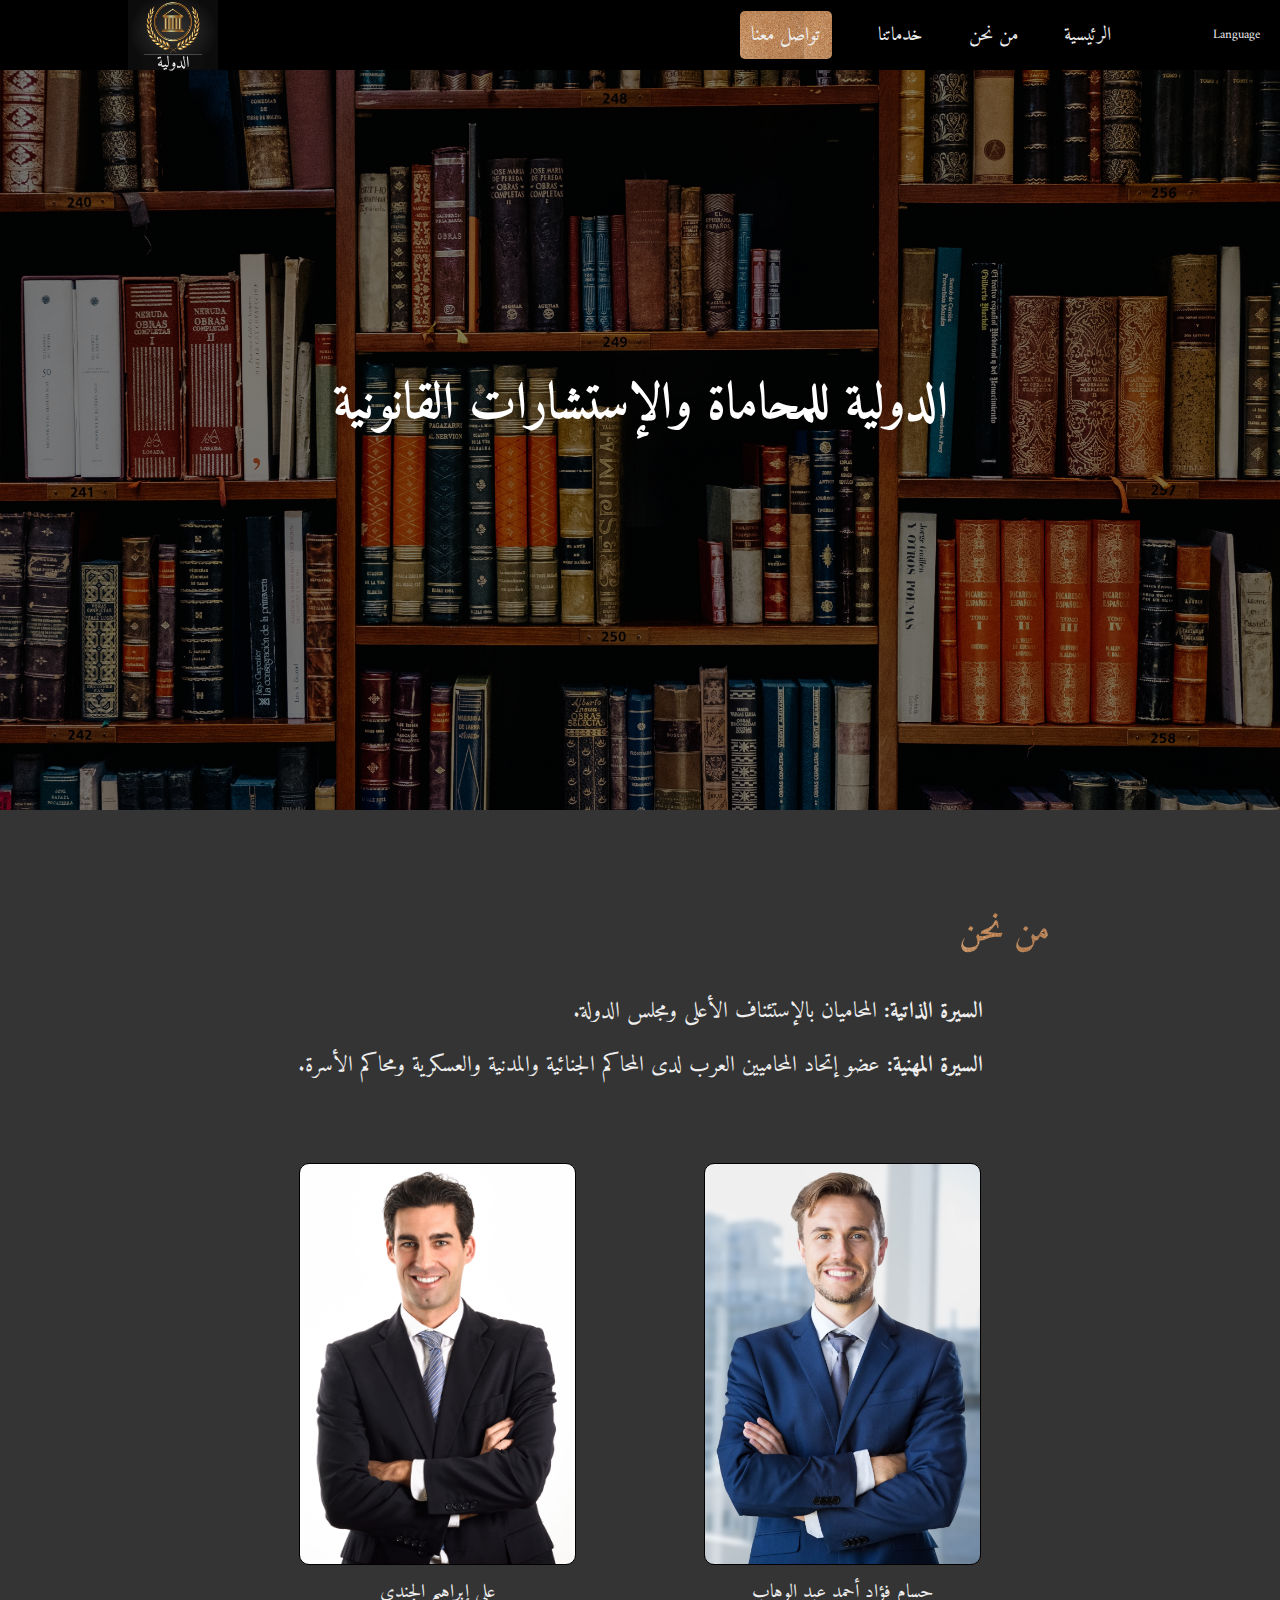
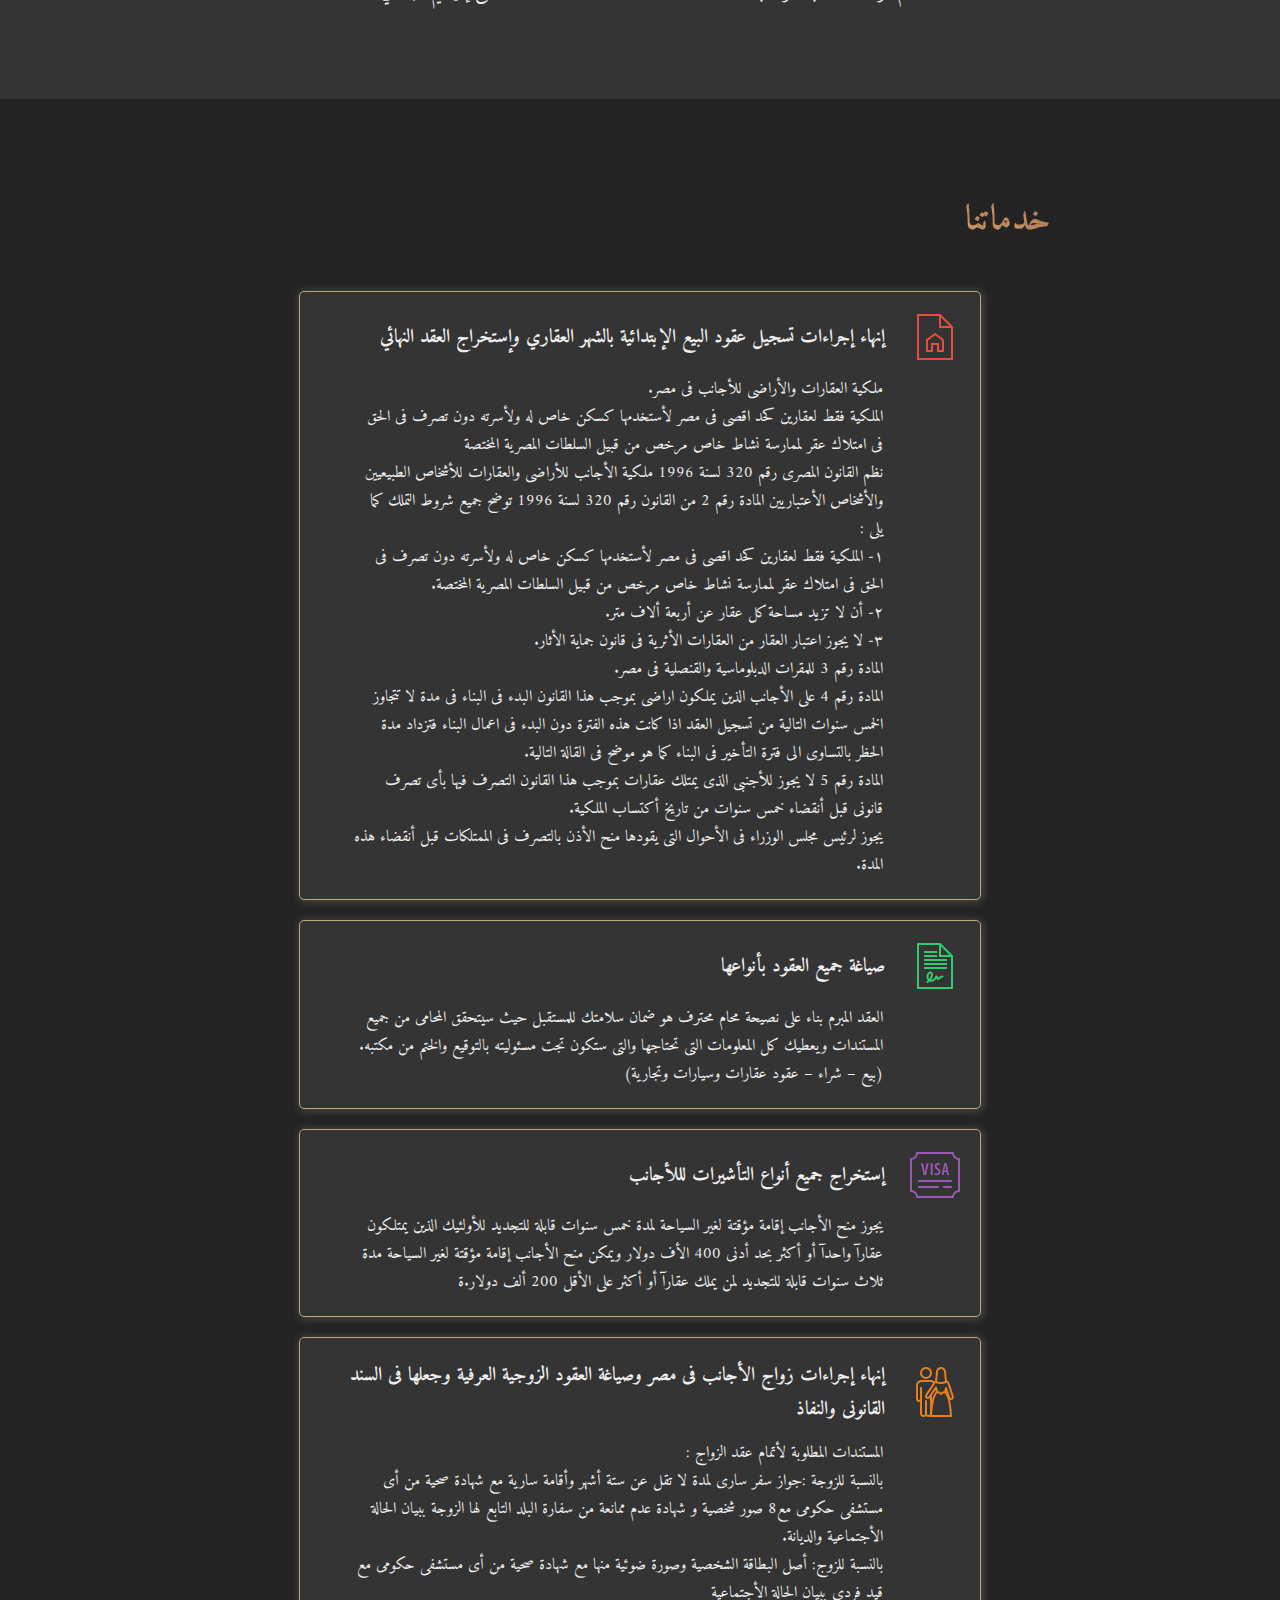
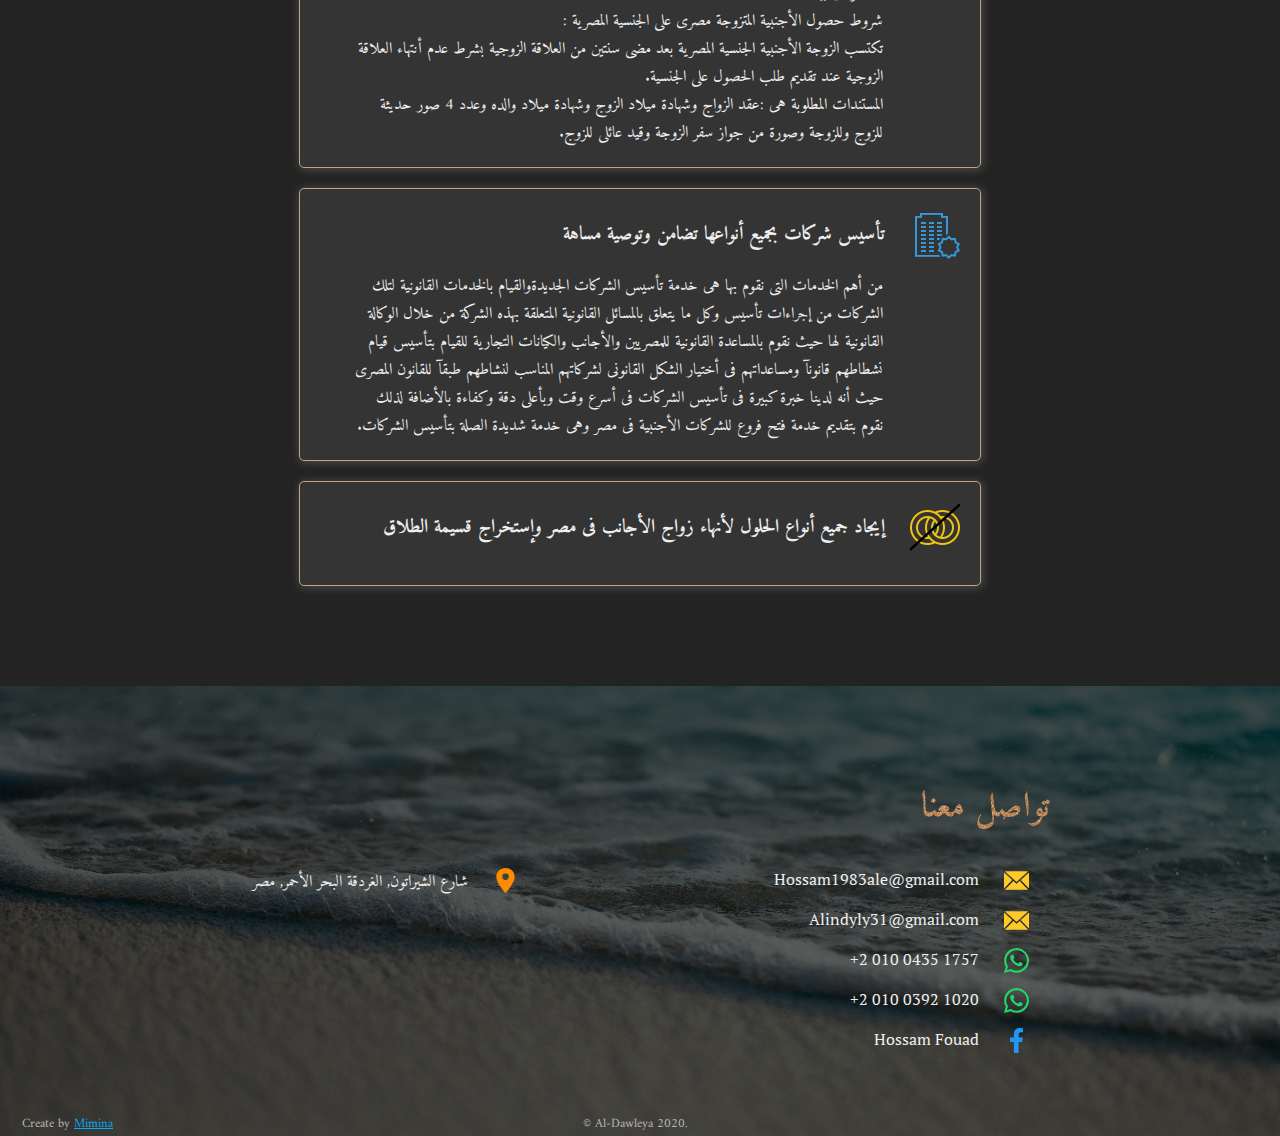
==== index.html @ 8ddbc187 "initial commit" ====
<!DOCTYPE html>
<html lang="en" dir="ltr">

<head>
  <meta charset="utf-8">
  <link rel="stylesheet" href="style.css">

  <meta name="viewport" content="width=device-width, initial-scale=1">

  <title></title>
</head>

<body>
  <div class="navbar_div">
    <div class="language">Language</div>

    <div class="nav_links_div">
      <a href="#">الرئيسية</a>
      <a href="#about-us_section">من نحن</a>
      <a href="#our-services_section">خدماتنا</a>
      <div class="contact_us_btn_div">
        <a href="#contact-us_section">تواصل معنا</a>
      </div>
    </div>
    <div class="logo">
      <img src="images\Logo.jpg" alt="">
      <p class="logo_text">الدولية</p>
    </div>
  </div>

  <div class="header_div">
    <div class="header_text">
      <h1>الدولية للمحاماة والإستشارات القانونية</h1>
    </div>
  </div>

  <section id="about-us_section" class="light_section">
    <div class="section_title_div">
      <div class="section_title_horizontal_line"></div>
      <div class="section_title_vertical_line"></div>
      <h1 class="section_title">من نحن</h1>
    </div>

    <div class="about-us_text_div">
      <p><span>السيرة الذاتية:</span> المحاميان بالإستئناف الأعلى ومجلس الدولة.</p>
      <p><span>السيرة المهنية:</span> عضو إتحاد المحاميين العرب لدى المحاكم الجنائية والمدنية والعسكرية ومحاكم الأسرة.</p>
    </div>

    <div class="lawyers_div">
      <div class="person_div">
        <div class="person_img"></div>
        <p>حسام فؤاد أحمد عبد الوهاب</p>
      </div>
      <div class="person_div">
        <div class="person_img"></div>
        <p>على إبراهيم الجندي</p>
      </div>
    </div>
  </section>

  <section id="our-services_section" class="dark_section">
    <div class="section_title_div">
      <div class="section_title_horizontal_line"></div>
      <div class="section_title_vertical_line"></div>
      <h1 class="section_title">خدماتنا</h1>
    </div>

    <div class="services_cards"></div>

  </section>

  <section id="contact-us_section">

    <div class="section_title_div">
      <div class="section_title_horizontal_line"></div>
      <div class="section_title_vertical_line"></div>
      <h1 class="section_title">تواصل معنا</h1>
    </div>

    <div class="contact-us_details_parent">
      <div class="contact-us_details_column">
        <div class="contact_detail">
          <img class="contact_icon" src="images\SVG\Icon zocial-email.svg" alt="">
          <p class="contact_text">Hossam1983ale@gmail.com</p>
        </div>
        <div class="contact_detail">
          <img class="contact_icon" src="images\SVG\Icon zocial-email.svg" alt="">
          <p class="contact_text">Alindyly31@gmail.com</p>
        </div>
        <div class="contact_detail">
          <img class="contact_icon" src="images\SVG\Icon awesome-whatsapp.svg" alt="">
          <p class="contact_text">+2 010 0435 1757</p>
        </div>
        <div class="contact_detail">
          <img class="contact_icon" src="images\SVG\Icon awesome-whatsapp.svg" alt="">
          <p class="contact_text">+2 010 0392 1020</p>
        </div>
        <div class="contact_detail">
          <img class="contact_icon" src="images\SVG\Icon awesome-facebook-f.svg" alt="">
          <p class="contact_text">Hossam Fouad</p>
        </div>
      </div>

      <div class="contact-us_details_column">
        <div class="contact_detail">
          <img class="contact_icon" src="images\SVG\Icon material-location-on.svg" alt="">
          <p>شارع الشيراتون, الغردقة البحر الأحمر, مصر </p>
        </div>
      </div>
    </div>

    <div class="copyright_div">
      <p class="created-by_p">Create by <a href="https://miminah.github.io/MiminaWebsite/tech.html">Mimina</a></p>
      <p class="copyright_p">© Al-Dawleya 2020.</p>
    </div>
  </section>

</body>

<footer>

  <script src="https://cdnjs.cloudflare.com/ajax/libs/jquery/3.5.1/jquery.min.js" integrity="sha256-9/aliU8dGd2tb6OSsuzixeV4y/faTqgFtohetphbbj0=" crossorigin="anonymous"></script>
  <script src="index.js" charset="utf-8"></script>

</footer>

</html>
---- style.css ----
@import url('https://fonts.googleapis.com/css2?family=Amiri:wght@400;700&display=swap');
@import url('https://fonts.googleapis.com/css2?family=Amiri:wght@400;700&family=PT+Serif:wght@400;700&display=swap');

* {
  margin: 0;
  padding: 0;
  /* change text-align, direction & font when language is changed. */
  text-align: right;
  font-family: 'Amiri', serif;
  /* font-family: 'PT Serif', serif; */
}

html {
  scroll-behavior: smooth;
  overflow-x: hidden;
  height: 100%;
  color: #EEEEEE;
  direction: rtl;

}

/************* GENERIC CLASSES *************/
.light_section {
  display: flex;
  flex-direction: column;
  align-items: center;
  background-color: #343434;
}

.dark_section {
  display: flex;
  flex-direction: column;
  background-color: #232323;
}

.section_title_div {
  display: flex;
  align-items: center;
  align-self: flex-start;
  margin: 90px 0 30px;
}

.section_title_horizontal_line {
  display: flex;
  flex-direction: column;
  margin: auto 0;
  content: '';
  width: 15vw;
  height: 3px;
  border-radius: 5px;
  background: url("images\\textures\\gold-texture2.jpg");
  color: transparent;
  background-size: cover;
  background-clip: text;
}

.section_title_vertical_line {
  margin: 0 20px 0 15px;
  content: '';
  width: 3px;
  height: 40px;
  border-radius: 5px;
  background: url("images\\textures\\gold-texture2.jpg");
  color: transparent;
  background-size: cover;
  background-clip: text;
}

.section_title {
  font-size: 2.2rem;
  background: url("images\\textures\\gold-texture2.jpg");
  color: transparent;
  background-size: cover;
  background-clip: text;
  -webkit-background-clip: text;
}

/************* NAVBAR *************/
.navbar_div {
  display: flex;
  align-items: center;
  justify-content: space-between;
  position: fixed;
  top: 0;
  z-index: 1;
  width: 100%;
  background-color: black;
}

.language {
  margin-right: 20px;
  font-size: 0.8rem;
}

.nav_links_div {
  margin: 0 8% 0 auto;
  font-size: 1.2rem;
}

.nav_links_div a {
  text-decoration: none;
  color: #EEEEEE;
  margin-left: 40px;
}

.nav_links_div a:hover {
  color: #C1A57B;
}

.contact_us_btn_div {
  display: inline;
  text-align: center;
  justify-content: center;
  align-items: center;
  background: url("images\\textures\\gold-texture2.jpg");
  background-size: contain;
  padding: 0.45rem 0.7rem;
  border-radius: 5px;
}

.contact_us_btn_div a {
  margin: 0 auto;
}

.contact_us_btn_div a:hover {
  color: #232323;
}

.logo {
  position: relative;
  width: 90px;
  height: 70px;
  margin-left: 10%;
  text-align: center;
}

.logo img {
  width: 90px;
  height: 70px;
}

.logo_text {
  position: absolute;
  bottom: 0px;
  font-size: 1rem;
  line-height: 0.9rem;
  left: 50%;
  transform: translate(-50%, 0);
}

/************* HEADER *************/
.header_div {
  position: relative;
  background-position: center;
  background-repeat: no-repeat;
  background-size: cover;
  min-height: 90vh;
  width: 100vw;
  background-image: linear-gradient(rgba(0, 0, 0, 0.5), rgba(0, 0, 0, 0.5)), url("images\\header\\header.jpg");
}

.header_text {
  position: absolute;
  top: 50%;
  right: 50%;
  transform: translate(50%, -50%);
  font-size: 2vw;
  color: white;
}

/************* ABOUT-US SECTION *************/
.about-us_text_div p {
  font-size: 1.4rem;
  margin-bottom: 15px;
}

.about-us_text_div span {
  font-weight: bold;
}

.lawyers_div {
  display: flex;
  margin: 7vh 0 10vh;
}

.person_div {
  display: flex;
  flex-direction: column;
  justify-content: center;
  align-items: center;
  font-size: 1.2rem;
}

.person_img {
  height: 400px;
  width: 275px;
  margin: 0 5vw 10px;
  border: 1px solid black;
  border-radius: 10px;
}

.person_div:nth-child(1) .person_img{
  background-image: url("images\\persons\\person1.jpg");
  background-size: cover;
}

.person_div:nth-child(2) .person_img{
  background-image: url("images\\persons\\person2.jpg");
  background-size: cover;

}

/************* SERVICES SECTION *************/
.services_cards {
  display: flex;
  flex-direction: column;
  justify-content: center;
  align-items: center;
  margin-bottom: 10vh;
}

.service_card {
  display: flex;
  flex-direction: column;
  justify-content: flex-start;
  max-height: auto;
  width: 50vw;
  margin: 10px 7%;
  padding: 20px;
  border: solid thin #C1A57B;
  border-radius: 5px;
  box-shadow: 1px 1px 10px 1px rgba(238, 238, 238, 20%);
  background-color: #343434;
  cursor: pointer;
}

.service_name {
  display: flex;
  justify-content: flex-start;
  align-items: center;
  margin: auto 0;
}

.service_card:hover {
  background-color: #232323;
}

.service_icon {
  height: 50px;
  width: 50px;
  margin-left: 25px;
}

.service_card h3 {
  font-size: 1.2rem;
}

.service_details {
  margin: 2% 12% 0 5%;
}

/************* CONTACT-US SECTION *************/
#contact-us_section {
  display: flex;
  flex-direction: column;
  background-position: center;
  background-repeat: no-repeat;
  background-size: cover;
  min-height: 50vh;
  width: 100vw;
  background-image: linear-gradient(rgba(0, 0, 0, 0.7), rgba(0, 0, 0, 0.6)), url("images\\contact-us\\contact-us bg 6.jpg");
}

.contact-us_details_parent {
  display: flex;
  justify-content: center;
  flex-wrap: wrap;
}

.contact-us_details_column {
  margin-bottom: 5vh;
}

.contact_detail {
  display: flex;
  margin: 0 10vw;
}

.contact_icon {
  height: 25px;
  width: 25px;
  margin: 0 0 15px 25px;
}

.contact_text {
  direction: ltr;
  font-family: 'PT Serif', serif;
}

/************* FOOTER *************/
.copyright_div {
  display: flex;
  justify-content: space-between;
  direction: ltr;
  margin: 0 22px;
  font-size: 0.8rem;
  color: #B9B9B9;
}

.copyright_p {
  margin: 0 auto;
  transform: translateX(-50px);
}

.created-by_p a {
  color: #03a9f4;
}
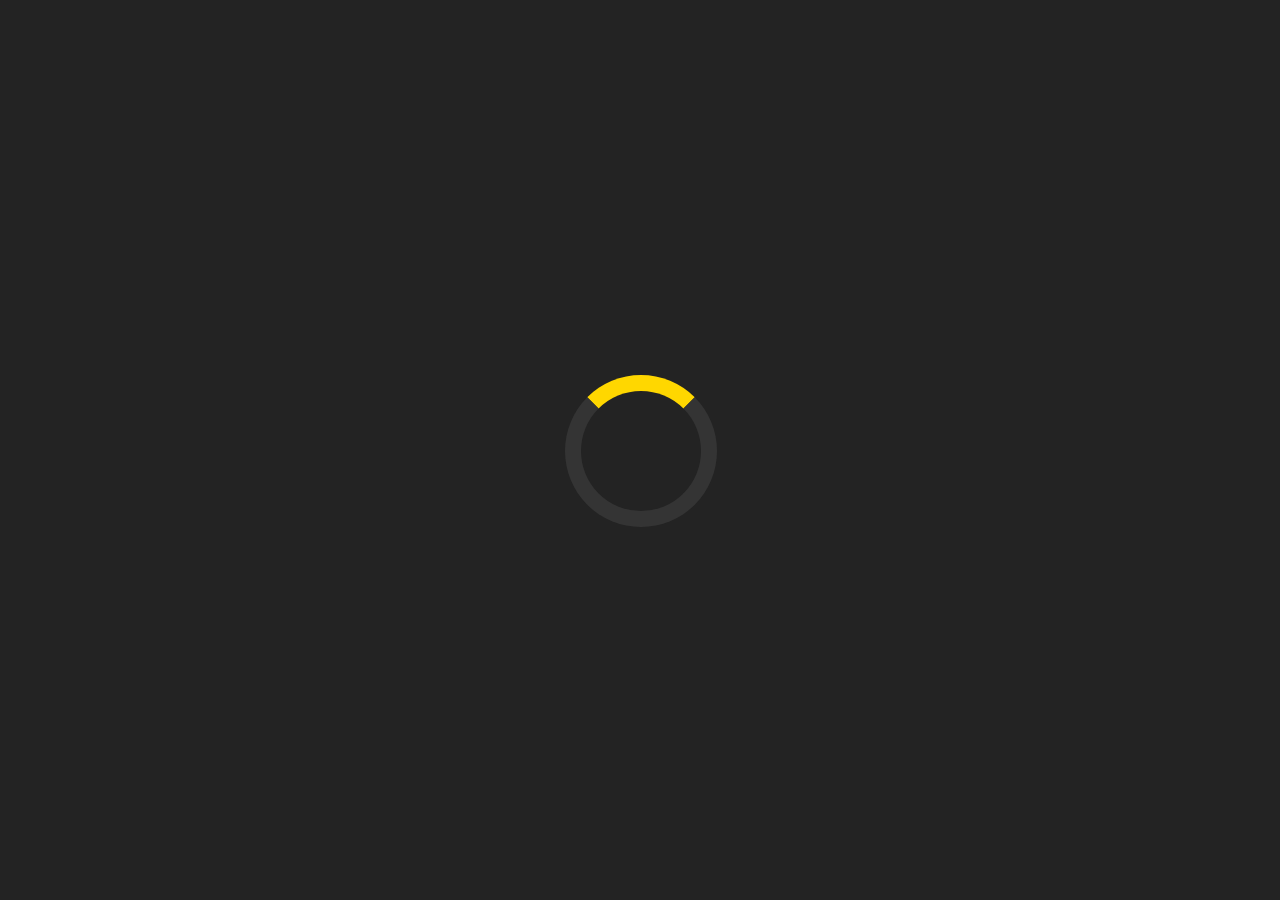
==== commit b39c2177: "translation function added, pending adding translated content." ====
--- a/index.html
+++ b/index.html
@@ -7,121 +7,156 @@
 
   <meta name="viewport" content="width=device-width, initial-scale=1">
 
-  <title></title>
+  <!-- Load an icon library to show a hamburger menu (bars) on small screens -->
+  <link rel="stylesheet" href="https://use.fontawesome.com/releases/v5.13.0/css/all.css" integrity="sha384-Bfad6CLCknfcloXFOyFnlgtENryhrpZCe29RTifKEixXQZ38WheV+i/6YWSzkz3V" crossorigin="anonymous">
+
+  <title lang="en" name="title">Lawyers Hurghada </title>
 </head>
 
-<body>
-  <div class="navbar_div">
-    <div class="language">Language</div>
+<body onload="showLoading(2000)">
 
-    <div class="nav_links_div">
-      <a href="#">الرئيسية</a>
-      <a href="#about-us_section">من نحن</a>
-      <a href="#our-services_section">خدماتنا</a>
-      <div class="contact_us_btn_div">
-        <a href="#contact-us_section">تواصل معنا</a>
-      </div>
-    </div>
-    <div class="logo">
-      <img src="images\Logo.jpg" alt="">
-      <p class="logo_text">الدولية</p>
-    </div>
-  </div>
+  <div id="loader"></div>
 
-  <div class="header_div">
-    <div class="header_text">
-      <h1>الدولية للمحاماة والإستشارات القانونية</h1>
-    </div>
-  </div>
+  <div style="display:none;" id="rootDiv">
 
-  <section id="about-us_section" class="light_section">
-    <div class="section_title_div">
-      <div class="section_title_horizontal_line"></div>
-      <div class="section_title_vertical_line"></div>
-      <h1 class="section_title">من نحن</h1>
-    </div>
+    <div class="navbar_container">
+      <a class="hamburger_icon" onclick="hamburgerToggle()">
+        <i lang="en" class="fas fa-bars fa-2x"></i>
+      </a>
 
-    <div class="about-us_text_div">
-      <p><span>السيرة الذاتية:</span> المحاميان بالإستئناف الأعلى ومجلس الدولة.</p>
-      <p><span>السيرة المهنية:</span> عضو إتحاد المحاميين العرب لدى المحاكم الجنائية والمدنية والعسكرية ومحاكم الأسرة.</p>
-    </div>
+      <div class="navlinks_container">
 
-    <div class="lawyers_div">
-      <div class="person_div">
-        <div class="person_img"></div>
-        <p>حسام فؤاد أحمد عبد الوهاب</p>
-      </div>
-      <div class="person_div">
-        <div class="person_img"></div>
-        <p>على إبراهيم الجندي</p>
-      </div>
-    </div>
-  </section>
+        <div lang="en" class="current_language" onclick="langToggle()"></div>
 
-  <section id="our-services_section" class="dark_section">
-    <div class="section_title_div">
-      <div class="section_title_horizontal_line"></div>
-      <div class="section_title_vertical_line"></div>
-      <h1 class="section_title">خدماتنا</h1>
-    </div>
+        <div lang="en" class="language_menu">
+          <a class="language" onclick="translateContent('ar')">
+            <img lang="en" class="flag" src="images\flags\Egyptian.png" alt="">
+            <p>عربي</p>
+          </a>
+          <a class="language" onclick="translateContent('en')">
+            <img lang="en" class="flag" src="images\flags\British.png" alt="">
+            <p>English</p>
+          </a>
+          <a class="language" onclick="translateContent('de')">
+            <img lang="en" class="flag" src="images\flags\German.png" alt="">
+            <p>Deutsch</p>
+          </a>
+        </div>
 
-    <div class="services_cards"></div>
-
-  </section>
-
-  <section id="contact-us_section">
-
-    <div class="section_title_div">
-      <div class="section_title_horizontal_line"></div>
-      <div class="section_title_vertical_line"></div>
-      <h1 class="section_title">تواصل معنا</h1>
-    </div>
-
-    <div class="contact-us_details_parent">
-      <div class="contact-us_details_column">
-        <div class="contact_detail">
-          <img class="contact_icon" src="images\SVG\Icon zocial-email.svg" alt="">
-          <p class="contact_text">Hossam1983ale@gmail.com</p>
-        </div>
-        <div class="contact_detail">
-          <img class="contact_icon" src="images\SVG\Icon zocial-email.svg" alt="">
-          <p class="contact_text">Alindyly31@gmail.com</p>
-        </div>
-        <div class="contact_detail">
-          <img class="contact_icon" src="images\SVG\Icon awesome-whatsapp.svg" alt="">
-          <p class="contact_text">+2 010 0435 1757</p>
-        </div>
-        <div class="contact_detail">
-          <img class="contact_icon" src="images\SVG\Icon awesome-whatsapp.svg" alt="">
-          <p class="contact_text">+2 010 0392 1020</p>
-        </div>
-        <div class="contact_detail">
-          <img class="contact_icon" src="images\SVG\Icon awesome-facebook-f.svg" alt="">
-          <p class="contact_text">Hossam Fouad</p>
+        <div class="navItems_container">
+          <a href="#" onclick="hamburgerToggle()" lang="en" name="home">الرئيسية</a>
+          <a href="#about-us" onclick="hamburgerToggle()" lang="en" name="aboutUs">من نحن</a>
+          <a href="#our-services_section" onclick="hamburgerToggle()" lang="en" name="ourService">خدماتنا</a>
+          <a class="contact-us_btn" href="#contact-us" onclick="hamburgerToggle()" lang="en" name="contactUs">تواصل معنا</a>
         </div>
       </div>
 
-      <div class="contact-us_details_column">
-        <div class="contact_detail">
-          <img class="contact_icon" src="images\SVG\Icon material-location-on.svg" alt="">
-          <p>شارع الشيراتون, الغردقة البحر الأحمر, مصر </p>
-        </div>
+      <div lang="en" class="logo_container">
+        <img src="images\Logo.jpg" alt="">
+        <p lang="en" class="logo_text" name="logo">الدولية</p>
       </div>
     </div>
 
-    <div class="copyright_div">
-      <p class="created-by_p">Create by <a href="https://miminah.github.io/MiminaWebsite/tech.html">Mimina</a></p>
-      <p class="copyright_p">© Al-Dawleya 2020.</p>
+
+    <div class="header_div">
+      <div class="header_text">
+        <h1 lang="en" name="headingTitle" class="animate-top">الدولية للمحاماة والإستشارات القانونية</h1>
+      </div>
     </div>
-  </section>
 
+
+    <section id="about-us" class="light">
+      <div class="title_container">
+        <div class="horizontal_line"></div>
+        <div lang="en" class="vertical_line"></div>
+        <h1 lang="en" class="text" name="aboutUs">من نحن</h1>
+      </div>
+
+      <div class="text_container">
+        <p><span lang="en" name="personalBio">السيرة الذاتية:</span> <span lang="en" name="personalBioText">المحاميان بالإستئناف الأعلى ومجلس الدولة.</span></p>
+        <p><span lang="en" name="profBio">السيرة المهنية:</span> <span lang="en" name="profBioText">عضو إتحاد المحاميين العرب لدى المحاكم الجنائية والمدنية والعسكرية ومحاكم الأسرة.</span></p>
+      </div>
+
+      <div class="lawyers_container">
+        <div class="lawyer_subcontainer">
+          <img src="images\person1.jpg" alt="">
+          <p lang="en" name="hossamName">حسام فؤاد أحمد عبد الوهاب</p>
+        </div>
+        <div class="lawyer_subcontainer">
+          <img src="images\person2.jpg" alt="">
+          <p lang="en" name="aliName">على إبراهيم الجندي</p>
+        </div>
+      </div>
+    </section>
+
+
+    <section id="our-services_section" class="dark">
+      <div class="title_container">
+        <div class="horizontal_line"></div>
+        <div class="vertical_line"></div>
+        <h1 class="text" lang="en" name="ourService">خدماتنا</h1>
+      </div>
+
+      <div class="services_cards"></div>
+    </section>
+
+    <section id="contact-us">
+
+      <div class="title_container">
+        <div class="horizontal_line"></div>
+        <div class="vertical_line"></div>
+        <h1 class="text" lang="en" name="contactUs">تواصل معنا</h1>
+      </div>
+
+      <div class="contact-us_container">
+        <div class="details_column">
+          <div class="contact">
+            <img lang="en" src="images\SVG\Icon zocial-email.svg" alt="">
+            <p>Hossam1983ale@gmail.com</p>
+          </div>
+          <div class="contact">
+            <img lang="en" src="images\SVG\Icon zocial-email.svg" alt="">
+            <p>Alindyly31@gmail.com</p>
+          </div>
+          <div class="contact">
+            <a href="https://api.whatsapp.com/send?phone=201004351757">
+              <img lang="en" src="images\SVG\Icon awesome-whatsapp.svg" alt=""></a>
+            <p>+2 010 0435 1757</p>
+          </div>
+          <div class="contact">
+            <a href="https://api.whatsapp.com/send?phone=201003921020">
+              <img lang="en" src="images\SVG\Icon awesome-whatsapp.svg" alt=""></a>
+            <p>+2 010 0392 1020</p>
+          </div>
+          <div class="contact">
+            <img lang="en" src="images\SVG\Icon awesome-facebook-f.svg" alt="">
+            <p>Hossam Fouad</p>
+          </div>
+        </div>
+
+        <div class="details_column">
+          <div class="contact">
+            <img lang="en" src="images\SVG\Icon material-location-on.svg" alt="">
+            <p ="translate" name="address">شارع الشيراتون, الغردقة البحر الأحمر, مصر </p>
+          </div>
+        </div>
+      </div>
+
+      <div class="copyright_container">
+        <p class="created-by">Create by <a href="https://miminah.github.io/MiminaWebsite/tech.html">Mimina</a></p>
+        <p class="copyright">© Al-Dawleya 2020.</p>
+      </div>
+    </section>
+
+  </div>
 </body>
 
+
 <footer>
+  <script src="https://cdnjs.cloudflare.com/ajax/libs/jquery/3.5.1/jquery.min.js" integrity="sha256-9/aliU8dGd2tb6OSsuzixeV4y/faTqgFtohetphbbj0=" crossorigin="anonymous"></script>
 
-  <script src="https://cdnjs.cloudflare.com/ajax/libs/jquery/3.5.1/jquery.min.js" integrity="sha256-9/aliU8dGd2tb6OSsuzixeV4y/faTqgFtohetphbbj0=" crossorigin="anonymous"></script>
-  <script src="index.js" charset="utf-8"></script>
-
+  <script src="JS/languages.js" charset="utf-8"></script>
+  <script src="JS/index.js" charset="utf-8"></script>
 </footer>
 
 </html>
--- a/style.css
+++ b/style.css
@@ -4,148 +4,299 @@
 * {
   margin: 0;
   padding: 0;
-  /* change text-align, direction & font when language is changed. */
+}
+
+html {
+  width: 100%;
+  overflow-x: hidden;
+  scroll-behavior: smooth;
+  color: white;
+  background-color: #232323;
+  text-align: left;
+  font-family: 'PT Serif', serif;
+  font-size: 0.9rem;
+}
+
+/************* GENERIC CLASSES *************/
+section {
+  display: flex;
+  flex-direction: column;
+  align-items: center;
+  width: 100%;
+}
+
+a {
+  text-decoration: none;
+  color: white;
+  margin: 0;
+  padding: 0;
+}
+
+.arabic {
+  font-family: 'Amiri', serif;
+  direction: rtl;
   text-align: right;
-  font-family: 'Amiri', serif;
-  /* font-family: 'PT Serif', serif; */
-}
-
-html {
-  scroll-behavior: smooth;
-  overflow-x: hidden;
-  height: 100%;
-  color: #EEEEEE;
-  direction: rtl;
-
-}
-
-/************* GENERIC CLASSES *************/
-.light_section {
-  display: flex;
-  flex-direction: column;
-  align-items: center;
+  font-size: 1rem;
+}
+
+.light {
   background-color: #343434;
 }
 
-.dark_section {
-  display: flex;
-  flex-direction: column;
+.dark {
   background-color: #232323;
 }
 
-.section_title_div {
+.title_container {
   display: flex;
   align-items: center;
   align-self: flex-start;
-  margin: 90px 0 30px;
-}
-
-.section_title_horizontal_line {
+  margin: 10vh 0 7vh;
+}
+
+.title_container .horizontal_line {
   display: flex;
   flex-direction: column;
   margin: auto 0;
   content: '';
   width: 15vw;
   height: 3px;
+  background: url("images\\gold-texture.jpg");
   border-radius: 5px;
-  background: url("images\\textures\\gold-texture2.jpg");
   color: transparent;
   background-size: cover;
   background-clip: text;
 }
 
-.section_title_vertical_line {
-  margin: 0 20px 0 15px;
+.title_container .vertical_line {
+  margin: 0 15px 0 20px;
   content: '';
   width: 3px;
   height: 40px;
   border-radius: 5px;
-  background: url("images\\textures\\gold-texture2.jpg");
+  background: url("images\\gold-texture.jpg");
   color: transparent;
   background-size: cover;
   background-clip: text;
 }
 
-.section_title {
+.title_container .vertical_line[lang="ar"] {
+  margin: 0 20px 0 15px;
+}
+
+.title_container .text {
   font-size: 2.2rem;
-  background: url("images\\textures\\gold-texture2.jpg");
+  background: url("images\\gold-texture.jpg");
   color: transparent;
   background-size: cover;
   background-clip: text;
   -webkit-background-clip: text;
 }
 
+/************* LOADER *************/
+#loader {
+  display: block;
+  position: absolute;
+  left: 50%;
+  top: 50%;
+  z-index: 1;
+  width: 150px;
+  height: 150px;
+  margin: -75px 0 0 -75px;
+  /* background-color: #343434; */
+  border: 16px solid #343434;
+  border-radius: 50%;
+  border-top: 16px solid gold;
+  width: 120px;
+  height: 120px;
+  -webkit-animation: spin 2s linear infinite;
+  animation: spin 2s linear infinite;
+}
+
+@-webkit-keyframes spin {
+  0% {
+    -webkit-transform: rotate(0deg);
+  }
+
+  100% {
+    -webkit-transform: rotate(360deg);
+  }
+}
+
+@keyframes spin {
+  0% {
+    transform: rotate(0deg);
+  }
+
+  100% {
+    transform: rotate(360deg);
+  }
+}
+
+/* Add animation to "page content" */
+.animate-top {
+  position: relative;
+  -webkit-animation-name: animatetop;
+  -webkit-animation-duration: 2s;
+  animation-name: animatetop;
+  animation-duration: 2s ease-in;
+}
+
+@-webkit-keyframes animatetop {
+  from {
+    top: -150px;
+    opacity: 0
+  }
+
+  to {
+    top: 0px;
+    opacity: 1
+  }
+}
+
+@keyframes animatetop {
+  from {
+    top: -150px;
+    opacity: 0
+  }
+
+  to {
+    top: 0;
+    opacity: 1
+  }
+}
+
 /************* NAVBAR *************/
-.navbar_div {
+.hamburger_icon {
+  display: none;
+}
+
+.navbar_container {
+  position: relative;
   display: flex;
   align-items: center;
   justify-content: space-between;
   position: fixed;
   top: 0;
   z-index: 1;
-  width: 100%;
+  width: 100vw;
   background-color: black;
 }
 
-.language {
-  margin-right: 20px;
-  font-size: 0.8rem;
-}
-
-.nav_links_div {
-  margin: 0 8% 0 auto;
-  font-size: 1.2rem;
-}
-
-.nav_links_div a {
-  text-decoration: none;
-  color: #EEEEEE;
-  margin-left: 40px;
-}
-
-.nav_links_div a:hover {
-  color: #C1A57B;
-}
-
-.contact_us_btn_div {
-  display: inline;
-  text-align: center;
-  justify-content: center;
-  align-items: center;
-  background: url("images\\textures\\gold-texture2.jpg");
+.navbar_container .navlinks_container {
+  display: flex;
+  align-items: center;
+  font-size: 1.4rem;
+}
+
+.navbar_container .navlinks_container .current_language {
+  display: inline-block;
+  width: 25px;
+  height: 25px;
+  /* background-image: url("images\\flags\\Egyptian.png"); */
+  background-size: cover;
+  background-position: center;
+  margin: 0 8vw 0 20px;
+  border: 1px solid gold;
+  border-radius: 50px;
+  cursor: pointer;
+}
+
+.navbar_container .navlinks_container .current_language[lang="ar"] {
+  margin: 0 20px 0 8vw;
+}
+
+.language_menu {
+  display: none;
+  position: absolute;
+  top: 60px;
+  left: 10px;
+  right: auto;
+  background-color: black;
+  border-radius: 5px;
+}
+
+.language_menu[lang="ar"] {
+  right: 10px;
+  left: auto;
+}
+
+.navlinks_container .language_menu .language {
+  display: flex;
+  justify-content: space-between;
+  align-items: center;
+  padding: 5px 10px;
+  border-radius: 5px;
+  cursor: pointer;
+}
+
+.language:hover {
+  background-color: rgb(255, 255, 255, 0.8);
+  color: black;
+}
+
+.navbar_container .navlinks_container .flag {
+  height: 25px;
+  width: 25px;
+  border-radius: 50px;
+  border: 1px solid gold;
+  margin: 0 20px 0 0;
+}
+
+.navbar_container .navlinks_container .flag[lang="ar"] {
+  margin: 0 0 0 20px;
+}
+
+.navbar_container .navlinks_container .navItems_container a {
+  margin: 0 5vw 0 0;
+}
+
+.navbar_container .navlinks_container .navItems_container a[lang="ar"] {
+  margin: 0 0 0 5vw;
+}
+
+.navbar_container .navlinks_container .navItems_container a:hover {
+  color: gold;
+}
+
+.navbar_container .navlinks_container .contact-us_btn {
+  background: url("images\\gold-texture.jpg");
   background-size: contain;
-  padding: 0.45rem 0.7rem;
+  padding: 7px 10px;
   border-radius: 5px;
 }
 
-.contact_us_btn_div a {
-  margin: 0 auto;
-}
-
-.contact_us_btn_div a:hover {
+.navbar_container .navlinks_container a:last-child:hover {
   color: #232323;
 }
 
-.logo {
+.logo_container {
   position: relative;
   width: 90px;
   height: 70px;
-  margin-left: 10%;
   text-align: center;
-}
-
-.logo img {
+  margin: 0 9vw 0 0;
+  font-size: 0.8rem;
+  line-height: 0.9rem;
+}
+
+.logo_container[lang="ar"] {
+  margin: 0 0 0 9vw;
+  font-size: 1rem;
+}
+
+.logo_container img {
   width: 90px;
   height: 70px;
 }
 
-.logo_text {
+.logo_container .logo_text {
   position: absolute;
   bottom: 0px;
-  font-size: 1rem;
-  line-height: 0.9rem;
   left: 50%;
   transform: translate(-50%, 0);
+  width: 60px;
+  text-align: center;
 }
 
 /************* HEADER *************/
@@ -156,7 +307,7 @@
   background-size: cover;
   min-height: 90vh;
   width: 100vw;
-  background-image: linear-gradient(rgba(0, 0, 0, 0.5), rgba(0, 0, 0, 0.5)), url("images\\header\\header.jpg");
+  background-image: linear-gradient(rgba(0, 0, 0, 0.5), rgba(0, 0, 0, 0.5)), url("images\\header.jpg");
 }
 
 .header_text {
@@ -169,47 +320,39 @@
 }
 
 /************* ABOUT-US SECTION *************/
-.about-us_text_div p {
+#about-us .text_container p {
   font-size: 1.4rem;
-  margin-bottom: 15px;
-}
-
-.about-us_text_div span {
+  margin-bottom: 30px;
+}
+
+#about-us .text_container span:nth-child(1) {
   font-weight: bold;
 }
 
-.lawyers_div {
-  display: flex;
-  margin: 7vh 0 10vh;
-}
-
-.person_div {
+#about-us .lawyers_container {
+  display: flex;
+  flex-flow: wrap;
+  justify-content: center;
+  margin: 5vh auto 0;
+}
+
+#about-us .lawyers_container .lawyer_subcontainer {
   display: flex;
   flex-direction: column;
   justify-content: center;
   align-items: center;
   font-size: 1.2rem;
-}
-
-.person_img {
+  margin: 0 5vw 10vh;
+}
+
+#about-us .lawyers_container .lawyer_subcontainer img {
   height: 400px;
   width: 275px;
-  margin: 0 5vw 10px;
+  margin-bottom: 10px;
   border: 1px solid black;
   border-radius: 10px;
 }
 
-.person_div:nth-child(1) .person_img{
-  background-image: url("images\\persons\\person1.jpg");
-  background-size: cover;
-}
-
-.person_div:nth-child(2) .person_img{
-  background-image: url("images\\persons\\person2.jpg");
-  background-size: cover;
-
-}
-
 /************* SERVICES SECTION *************/
 .services_cards {
   display: flex;
@@ -219,11 +362,10 @@
   margin-bottom: 10vh;
 }
 
-.service_card {
+.service_card_container {
   display: flex;
   flex-direction: column;
-  justify-content: flex-start;
-  max-height: auto;
+  justify-content: center;
   width: 50vw;
   margin: 10px 7%;
   padding: 20px;
@@ -234,33 +376,45 @@
   cursor: pointer;
 }
 
-.service_name {
+.service_name_icon_row {
   display: flex;
   justify-content: flex-start;
   align-items: center;
-  margin: auto 0;
-}
-
-.service_card:hover {
+}
+
+.active_card, .service_card_container:hover {
   background-color: #232323;
 }
 
 .service_icon {
   height: 50px;
   width: 50px;
-  margin-left: 25px;
-}
-
-.service_card h3 {
-  font-size: 1.2rem;
+  margin: 0 25px 0 0;
+}
+
+.service_icon[lang="ar"] {
+  margin: 0 0 0 25px;
+}
+
+.service_card_container h3 {
+  font-size: 1.3rem;
 }
 
 .service_details {
+  display: none;
+  max-height: 0;
+  margin: 2% 5% 0 12%;
+  font-size: 1.1rem;
+  color: #cccccc;
+  transition: max-height 0.3s ease-out;
+}
+
+.service_details[lang="ar"] {
   margin: 2% 12% 0 5%;
 }
 
 /************* CONTACT-US SECTION *************/
-#contact-us_section {
+#contact-us {
   display: flex;
   flex-direction: column;
   background-position: center;
@@ -268,50 +422,215 @@
   background-size: cover;
   min-height: 50vh;
   width: 100vw;
-  background-image: linear-gradient(rgba(0, 0, 0, 0.7), rgba(0, 0, 0, 0.6)), url("images\\contact-us\\contact-us bg 6.jpg");
-}
-
-.contact-us_details_parent {
+  background-image: linear-gradient(rgba(0, 0, 0, 0.7), rgba(0, 0, 0, 0.6)), url("images\\contact-us.jpg");
+}
+
+#contact-us .contact-us_container {
   display: flex;
   justify-content: center;
   flex-wrap: wrap;
 }
 
-.contact-us_details_column {
+#contact-us .contact-us_container .details_column {
   margin-bottom: 5vh;
 }
 
-.contact_detail {
-  display: flex;
-  margin: 0 10vw;
-}
-
-.contact_icon {
+#contact-us .contact-us_container .details_column .contact {
+  display: flex;
+  margin: 0 8vw;
+}
+
+.contact a {
+  height: 40px;
+}
+
+.contact img {
   height: 25px;
   width: 25px;
+  margin: 0 25px 15px 0;
+}
+
+.contact img[lang="ar"] {
   margin: 0 0 15px 25px;
 }
 
-.contact_text {
+.contact img:hover {
+  opacity: 0.5;
+}
+
+.contact p {
   direction: ltr;
   font-family: 'PT Serif', serif;
 }
 
 /************* FOOTER *************/
-.copyright_div {
+.copyright_container {
   display: flex;
   justify-content: space-between;
   direction: ltr;
-  margin: 0 22px;
+  width: 100vw;
   font-size: 0.8rem;
-  color: #B9B9B9;
-}
-
-.copyright_p {
+  color: #bbbbbb;
+}
+
+.copyright_container .copyright {
   margin: 0 auto;
-  transform: translateX(-50px);
-}
-
-.created-by_p a {
+  transform: translateX(-20px);
+}
+
+.copyright_container .created-by {
+  margin-left: 10px;
+}
+
+.created-by a {
   color: #03a9f4;
 }
+
+@media only screen and (max-width: 850px) {
+
+  /* GENERIC -------------------------------------------- */
+  .title_container .horizontal_line {
+    display: none;
+  }
+
+  .title_container .vertical_line {
+    margin: 0 15px 0 25px;
+  }
+
+  .title_container .vertical_line[lang="ar"] {
+    margin: 0 25px 0 15px;
+  }
+
+  /* NAVBAR -------------------------------------------- */
+  .hamburger_icon {
+    display: block;
+    margin: 2%;
+  }
+
+  .hamburger_icon i {
+    margin-right: 0 0 0 10px;
+  }
+
+  .hamburger_icon i[lang="ar"] {
+    margin: 0 10px 0 0;
+  }
+
+  /* applying css to multiple classes */
+  .navbar_container .navlinks_container .current_language, .navbar_container .navlinks_container .current_language[lang="ar"] {
+    margin: 0 0 0 0;
+  }
+
+  .language_menu {
+    position: relative;
+    top: auto;
+    margin: 10px 0 20px;
+  }
+
+  .navbar_container .navlinks_container {
+    display: none;
+    flex-direction: column;
+    justify-content: flex-start;
+    align-items: center;
+    height: calc(100vh - 50px);
+    position: fixed;
+    z-index: 1;
+    font-size: 1.7rem;
+    margin-right: 0;
+    top: 70px;
+    right: 0;
+    background-color: rgb(0, 0, 0, 0.9);
+    animation: open 0.4s ease-in forwards;
+  }
+
+  .navbar_container .navlinks_container .navItems_container {
+    display: flex;
+    flex-direction: column;
+    align-items: center;
+  }
+
+  @keyframes open {
+    0% {
+      width: 0;
+    }
+
+    100% {
+      width: 100vw;
+    }
+  }
+
+  .navbar_container .navlinks_container .navItems_container a {
+    margin: 5vh 0;
+  }
+  .navbar_container .navlinks_container .navItems_container a[lang="ar"]{
+    margin: 4vh 0;
+  }
+
+  .logo_container {
+    margin: 0 2% 0 0;
+  }
+
+  .logo_container[lang="ar"] {
+    margin: 0 0 0 2%;
+  }
+
+  /* HEADER -------------------------------------------- */
+  .header_div {
+    min-height: 70vh;
+  }
+
+  .header_text h1 {
+    text-align: center;
+    width: 240px;
+    font-size: 1.9rem;
+    line-height: 2.6rem;
+  }
+
+  /* ABOUT-US -------------------------------------------- */
+  #about-us .text_container p {
+    font-size: 1.2rem;
+    margin: 0 30px 30px 50px;
+  }
+
+  #about-us .text_container p[lang="ar"] {
+    margin: 0 50px 30px 30px;
+  }
+
+  #about-us .lawyers_container .lawyer_subcontainer img {
+    height: 300px;
+    width: 225px;
+  }
+
+  /* OUR SERVICES ------------------------------------- */
+  .service_card_container {
+    width: 75vw;
+    margin: 0 0 15px;
+    padding: 10px;
+  }
+
+  .service_icon {
+    margin: 0 20px 0 0;
+  }
+
+  .service_icon[lang="ar"] {
+    margin: 0 0 0 20px;
+  }
+
+  .service_card_container h3 {
+    font-size: 1.2rem;
+  }
+
+  /* CONTACT-US -------------------------------------------- */
+  #contact-us .contact-us_container .details_column {
+    width: 95vw;
+  }
+
+  /* FOOTER -------------------------------------------- */
+  .copyright_container .copyright {
+    margin: 0;
+    transform: translateX(-10px);
+  }
+
+  .copyright_container .created-by {
+    margin-left: 5px;
+  }
+}
